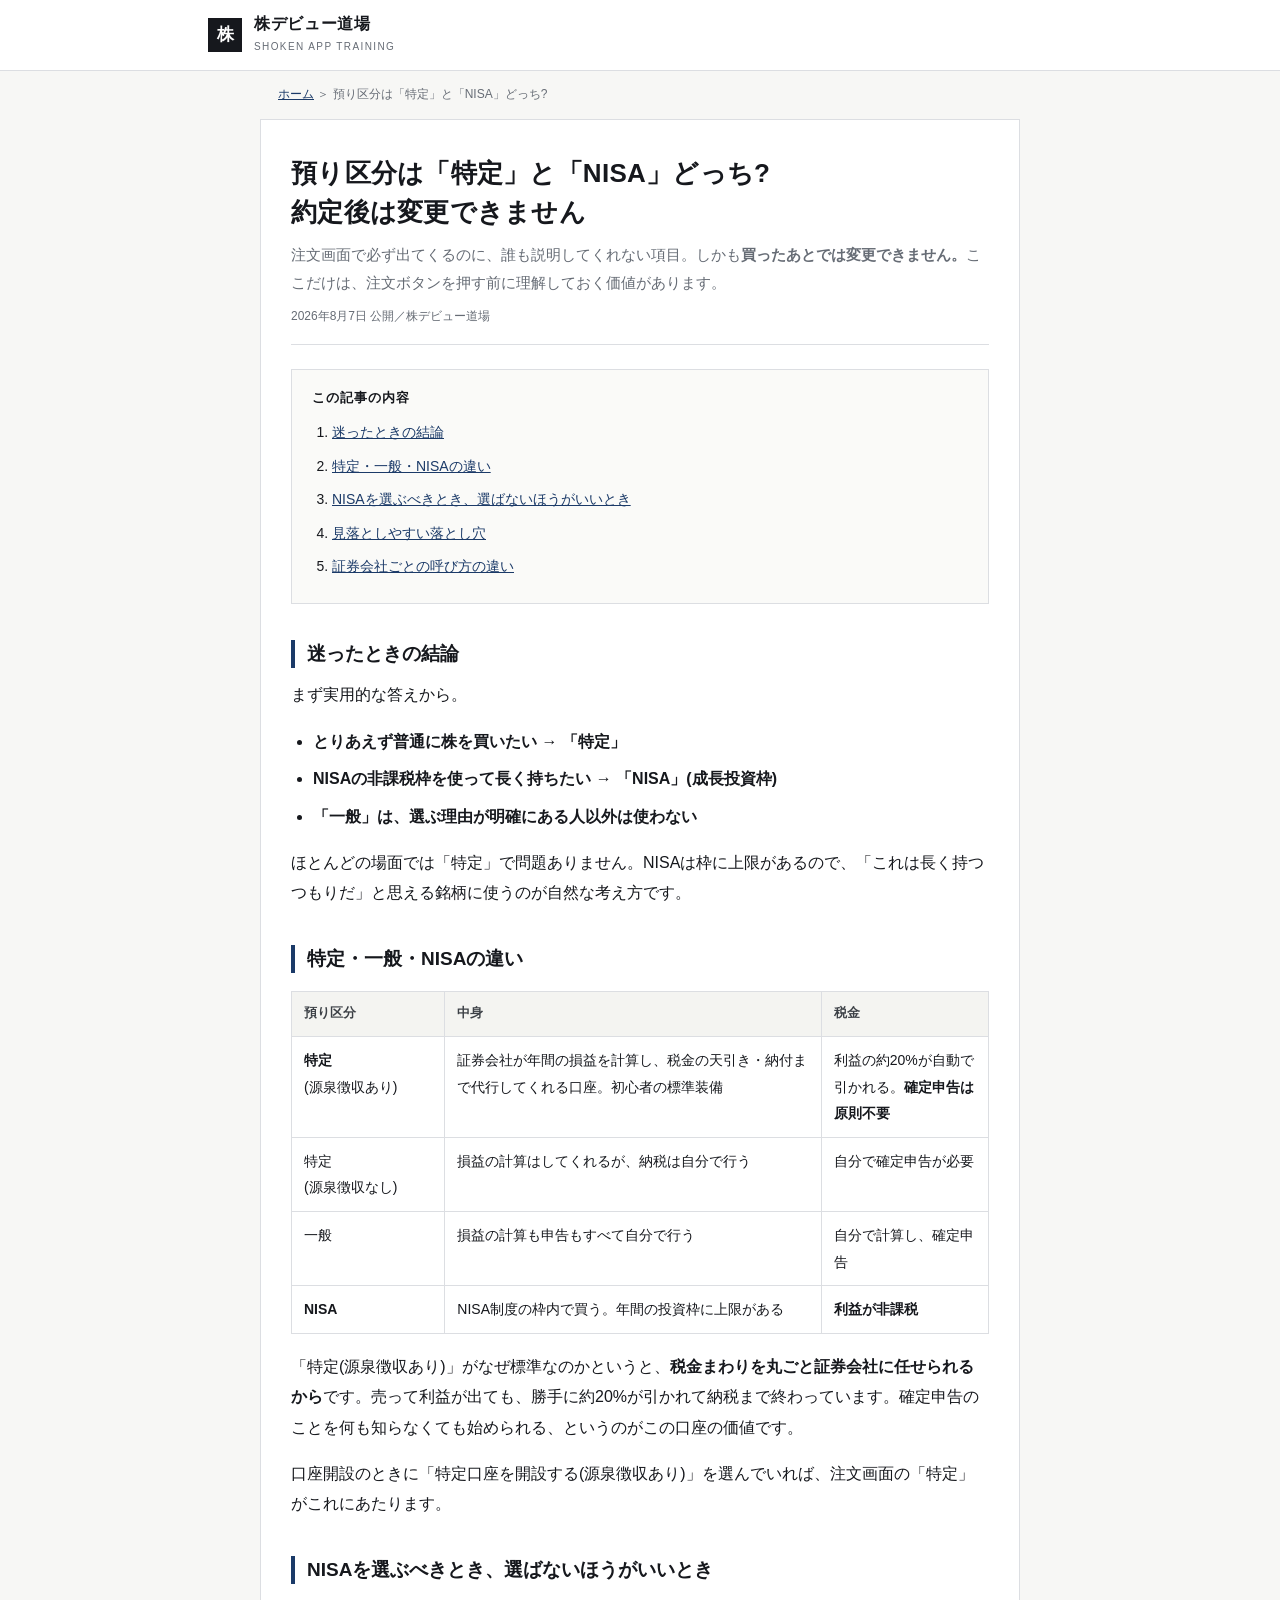
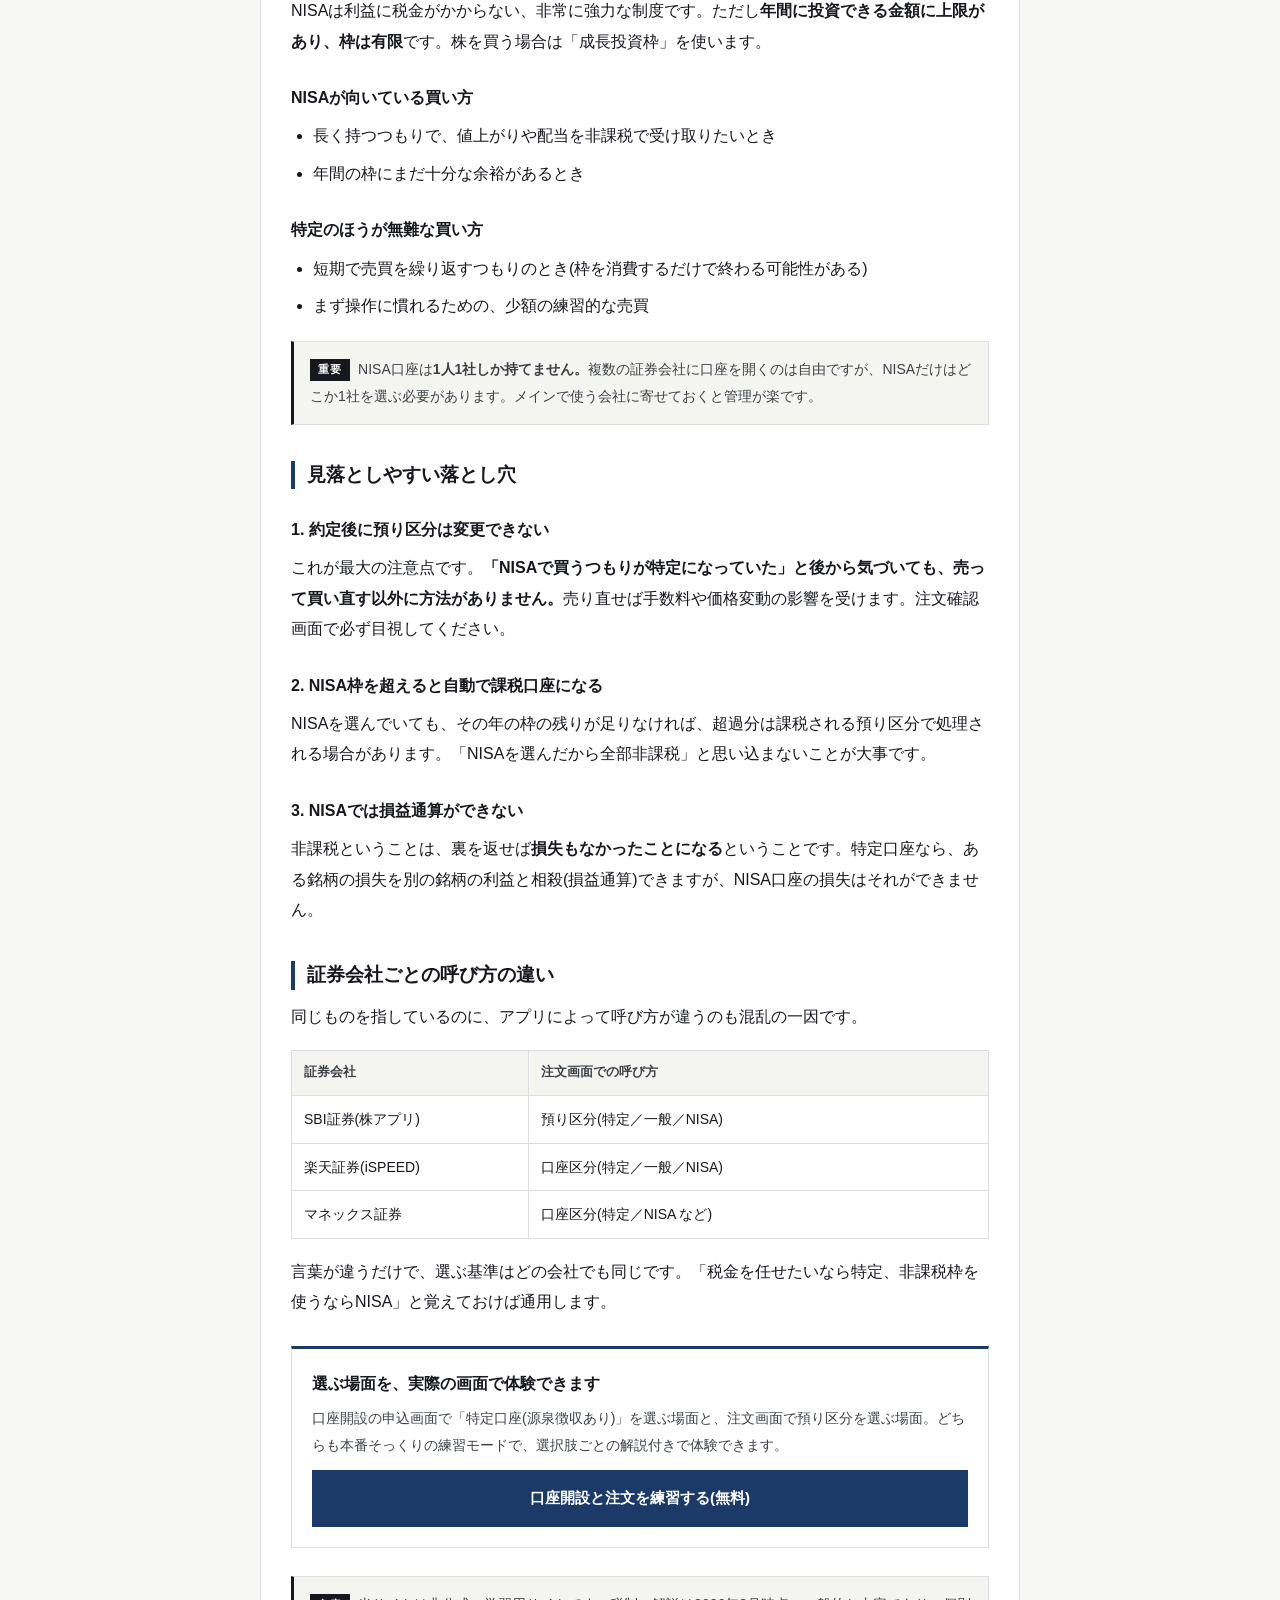
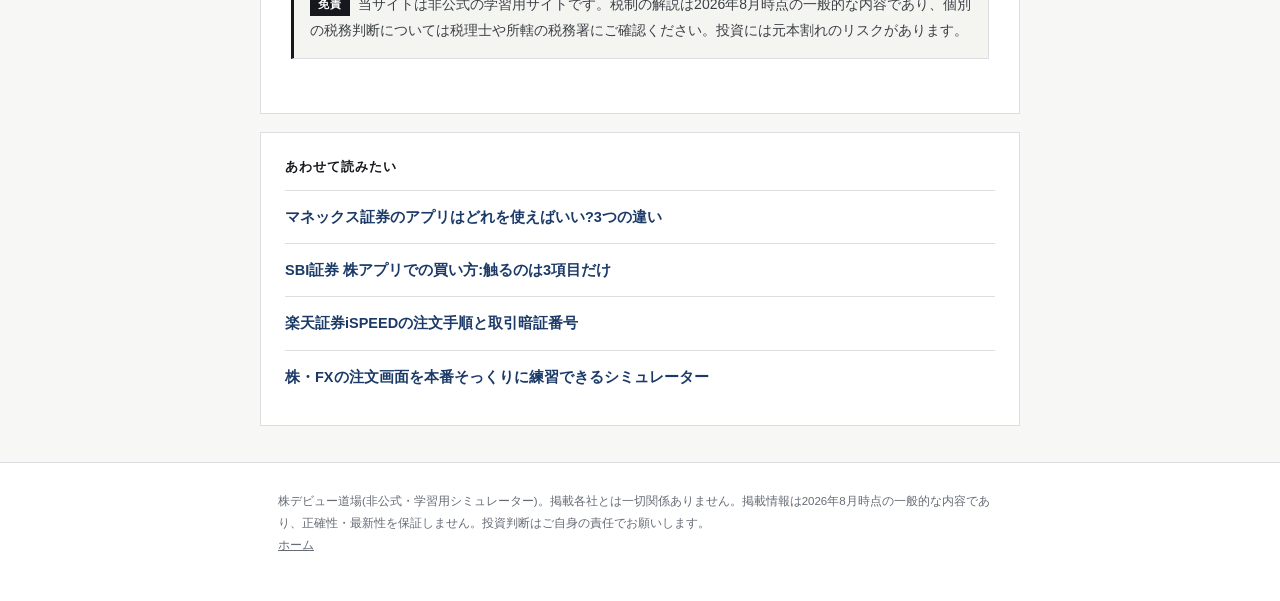
==== azukari-kubun/index.html @ 38702208 "Add 4 long-tail SEO articles with shared stylesheet, sitemap and internal links Co-Authored-By: Clau" ====
<!DOCTYPE html>
<html lang="ja">
<head>
<meta charset="UTF-8">
<meta name="viewport" content="width=device-width, initial-scale=1.0">
<title>預り区分は「特定」と「NISA」どっち?約定後は変更できません｜株デビュー道場</title>
<meta name="description" content="注文画面で必ず出てくる「預り区分(口座区分)」。特定・一般・NISAの違いと、どれを選ぶべきかを判断できるように整理しました。約定後の変更はできず、NISA枠を超えると自動で課税口座になるなど、押さえておくべき注意点も解説します。">
<link rel="canonical" href="https://kabudebut.com/azukari-kubun/">
<meta name="theme-color" content="#16181d">
<link rel="icon" type="image/svg+xml" href="/favicon.svg">
<meta property="og:type" content="article">
<meta property="og:site_name" content="株デビュー道場">
<meta property="og:title" content="預り区分は「特定」と「NISA」どっち?約定後は変更できません">
<meta property="og:description" content="特定・一般・NISAの違いと選び方。約定後は変更できないので、注文前に判断できるようにしておきましょう。">
<meta property="og:url" content="https://kabudebut.com/azukari-kubun/">
<meta property="og:image" content="https://kabudebut.com/ogp.png">
<meta property="og:locale" content="ja_JP">
<meta name="twitter:card" content="summary_large_image">
<link rel="stylesheet" href="/article.css">
<script type="application/ld+json">
{"@context":"https://schema.org","@type":"Article",
"headline":"預り区分は「特定」と「NISA」どっち?約定後は変更できません",
"description":"注文画面の預り区分(口座区分)の選び方を、特定・一般・NISAの違いから解説。",
"datePublished":"2026-08-07","dateModified":"2026-08-07",
"author":{"@type":"Organization","name":"キツネ商会"},
"publisher":{"@type":"Organization","name":"株デビュー道場"},
"mainEntityOfPage":"https://kabudebut.com/azukari-kubun/","inLanguage":"ja"}
</script>
</head>
<body>

<header class="site"><div class="wrap">
  <a href="/" class="logomark">株</a>
  <a href="/" class="logotype"><b>株デビュー道場</b><span>SHOKEN APP TRAINING</span></a>
</div></header>

<nav class="crumbs"><a href="/">ホーム</a> ＞ 預り区分は「特定」と「NISA」どっち?</nav>

<article>
  <h1>預り区分は「特定」と「NISA」どっち?<br>約定後は変更できません</h1>
  <p class="lead">注文画面で必ず出てくるのに、誰も説明してくれない項目。しかも<strong>買ったあとでは変更できません。</strong>ここだけは、注文ボタンを押す前に理解しておく価値があります。</p>
  <p class="meta">2026年8月7日 公開／株デビュー道場</p>

  <div class="toc">
    <b>この記事の内容</b>
    <ol>
      <li><a href="#answer">迷ったときの結論</a></li>
      <li><a href="#three">特定・一般・NISAの違い</a></li>
      <li><a href="#nisa">NISAを選ぶべきとき、選ばないほうがいいとき</a></li>
      <li><a href="#caution">見落としやすい落とし穴</a></li>
      <li><a href="#name">証券会社ごとの呼び方の違い</a></li>
    </ol>
  </div>

  <h2 id="answer">迷ったときの結論</h2>
  <p>まず実用的な答えから。</p>
  <ul>
    <li><strong>とりあえず普通に株を買いたい → 「特定」</strong></li>
    <li><strong>NISAの非課税枠を使って長く持ちたい → 「NISA」(成長投資枠)</strong></li>
    <li><strong>「一般」は、選ぶ理由が明確にある人以外は使わない</strong></li>
  </ul>
  <p>ほとんどの場面では「特定」で問題ありません。NISAは枠に上限があるので、「これは長く持つつもりだ」と思える銘柄に使うのが自然な考え方です。</p>

  <h2 id="three">特定・一般・NISAの違い</h2>
  <div class="tblwrap">
    <table>
      <tr><th style="width:22%;">預り区分</th><th>中身</th><th style="width:24%;">税金</th></tr>
      <tr><td><strong>特定</strong><br>(源泉徴収あり)</td><td>証券会社が年間の損益を計算し、税金の天引き・納付まで代行してくれる口座。初心者の標準装備</td><td>利益の約20%が自動で引かれる。<strong>確定申告は原則不要</strong></td></tr>
      <tr><td>特定<br>(源泉徴収なし)</td><td>損益の計算はしてくれるが、納税は自分で行う</td><td>自分で確定申告が必要</td></tr>
      <tr><td>一般</td><td>損益の計算も申告もすべて自分で行う</td><td>自分で計算し、確定申告</td></tr>
      <tr><td><strong>NISA</strong></td><td>NISA制度の枠内で買う。年間の投資枠に上限がある</td><td><strong>利益が非課税</strong></td></tr>
    </table>
  </div>
  <p>「特定(源泉徴収あり)」がなぜ標準なのかというと、<strong>税金まわりを丸ごと証券会社に任せられるから</strong>です。売って利益が出ても、勝手に約20%が引かれて納税まで終わっています。確定申告のことを何も知らなくても始められる、というのがこの口座の価値です。</p>
  <p>口座開設のときに「特定口座を開設する(源泉徴収あり)」を選んでいれば、注文画面の「特定」がこれにあたります。</p>

  <h2 id="nisa">NISAを選ぶべきとき、選ばないほうがいいとき</h2>
  <p>NISAは利益に税金がかからない、非常に強力な制度です。ただし<strong>年間に投資できる金額に上限があり、枠は有限</strong>です。株を買う場合は「成長投資枠」を使います。</p>
  <h3>NISAが向いている買い方</h3>
  <ul>
    <li>長く持つつもりで、値上がりや配当を非課税で受け取りたいとき</li>
    <li>年間の枠にまだ十分な余裕があるとき</li>
  </ul>
  <h3>特定のほうが無難な買い方</h3>
  <ul>
    <li>短期で売買を繰り返すつもりのとき(枠を消費するだけで終わる可能性がある)</li>
    <li>まず操作に慣れるための、少額の練習的な売買</li>
  </ul>
  <div class="note"><span class="notetag">重要</span>NISA口座は<strong>1人1社しか持てません。</strong>複数の証券会社に口座を開くのは自由ですが、NISAだけはどこか1社を選ぶ必要があります。メインで使う会社に寄せておくと管理が楽です。</div>

  <h2 id="caution">見落としやすい落とし穴</h2>
  <h3>1. 約定後に預り区分は変更できない</h3>
  <p>これが最大の注意点です。<strong>「NISAで買うつもりが特定になっていた」と後から気づいても、売って買い直す以外に方法がありません。</strong>売り直せば手数料や価格変動の影響を受けます。注文確認画面で必ず目視してください。</p>
  <h3>2. NISA枠を超えると自動で課税口座になる</h3>
  <p>NISAを選んでいても、その年の枠の残りが足りなければ、超過分は課税される預り区分で処理される場合があります。「NISAを選んだから全部非課税」と思い込まないことが大事です。</p>
  <h3>3. NISAでは損益通算ができない</h3>
  <p>非課税ということは、裏を返せば<strong>損失もなかったことになる</strong>ということです。特定口座なら、ある銘柄の損失を別の銘柄の利益と相殺(損益通算)できますが、NISA口座の損失はそれができません。</p>

  <h2 id="name">証券会社ごとの呼び方の違い</h2>
  <p>同じものを指しているのに、アプリによって呼び方が違うのも混乱の一因です。</p>
  <div class="tblwrap">
    <table>
      <tr><th style="width:34%;">証券会社</th><th>注文画面での呼び方</th></tr>
      <tr><td>SBI証券(株アプリ)</td><td>預り区分(特定／一般／NISA)</td></tr>
      <tr><td>楽天証券(iSPEED)</td><td>口座区分(特定／一般／NISA)</td></tr>
      <tr><td>マネックス証券</td><td>口座区分(特定／NISA など)</td></tr>
    </table>
  </div>
  <p>言葉が違うだけで、選ぶ基準はどの会社でも同じです。「税金を任せたいなら特定、非課税枠を使うならNISA」と覚えておけば通用します。</p>

  <div class="cta">
    <b>選ぶ場面を、実際の画面で体験できます</b>
    <p>口座開設の申込画面で「特定口座(源泉徴収あり)」を選ぶ場面と、注文画面で預り区分を選ぶ場面。どちらも本番そっくりの練習モードで、選択肢ごとの解説付きで体験できます。</p>
    <a class="btn" href="/#kaisetsu">口座開設と注文を練習する(無料)</a>
  </div>

  <div class="note"><span class="notetag">免責</span>当サイトは非公式の学習用サイトです。税制の解説は2026年8月時点の一般的な内容であり、個別の税務判断については税理士や所轄の税務署にご確認ください。投資には元本割れのリスクがあります。</div>
</article>

<div class="related">
  <b>あわせて読みたい</b>
  <ul>
    <li><a href="/monex-app/">マネックス証券のアプリはどれを使えばいい?3つの違い</a></li>
    <li><a href="/sbi-kabu-app/">SBI証券 株アプリでの買い方:触るのは3項目だけ</a></li>
    <li><a href="/ispeed-order/">楽天証券iSPEEDの注文手順と取引暗証番号</a></li>
    <li><a href="/">株・FXの注文画面を本番そっくりに練習できるシミュレーター</a></li>
  </ul>
</div>

<footer><div class="wrap">
  株デビュー道場(非公式・学習用シミュレーター)。掲載各社とは一切関係ありません。掲載情報は2026年8月時点の一般的な内容であり、正確性・最新性を保証しません。投資判断はご自身の責任でお願いします。<br>
  <a href="/">ホーム</a>
</div></footer>

</body>
</html>
---- article.css ----
:root{
  --ink:#16181d; --sub:#666c75; --bg:#f7f7f5; --card:#fff;
  --line:#dcdee2; --navy:#1b3a68; --red:#c0392b;
}
*{box-sizing:border-box; margin:0; padding:0;}
body{font-family:"Hiragino Kaku Gothic ProN","Noto Sans JP","Yu Gothic UI",Meiryo,sans-serif;
  background:var(--bg); color:var(--ink); line-height:1.9; font-size:16px;}
.wrap{max-width:760px; margin:0 auto; padding:0 18px;}

header.site{background:#fff; border-bottom:1px solid var(--line);}
header.site .wrap{display:flex; align-items:center; gap:12px; padding:14px 18px; max-width:900px;}
.logomark{width:34px; height:34px; background:var(--ink); color:#fff; display:flex; align-items:center;
  justify-content:center; font-weight:800; font-size:17px; flex-shrink:0; text-decoration:none;}
.logotype{line-height:1.3;}
.logotype b{font-size:16px; letter-spacing:.04em; display:block; color:var(--ink);}
.logotype span{font-size:10px; color:var(--sub); letter-spacing:.14em;}
header.site a{text-decoration:none;}

.crumbs{max-width:760px; margin:0 auto; padding:12px 18px 0; font-size:12px; color:var(--sub);}
.crumbs a{color:var(--navy);}

article{background:#fff; border:1px solid var(--line); padding:34px 30px; margin:14px auto 0; max-width:760px;}
article h1{font-size:26px; line-height:1.5; letter-spacing:.01em; margin-bottom:10px;}
article .lead{color:var(--sub); font-size:14.5px; margin-bottom:8px;}
article .meta{font-size:12px; color:var(--sub); border-bottom:1px solid var(--line); padding-bottom:16px; margin-bottom:24px;}
article h2{font-size:19px; margin:36px 0 12px; padding-left:12px; border-left:4px solid var(--navy); line-height:1.5;}
article h3{font-size:16px; margin:26px 0 8px;}
article p{margin-bottom:16px;}
article ul, article ol{margin:0 0 16px 22px;}
article li{margin-bottom:7px;}
article strong{font-weight:800;}

.toc{background:#fafaf8; border:1px solid var(--line); padding:16px 20px; margin-bottom:28px;}
.toc b{display:block; font-size:13px; letter-spacing:.08em; margin-bottom:8px;}
.toc ol{margin:0 0 0 20px; font-size:14px;}
.toc a{color:var(--navy);}

.note{background:#f4f4f1; border:1px solid var(--line); border-left:3px solid var(--ink);
  padding:14px 16px; font-size:14px; margin:20px 0; color:#3c4046;}
.notetag{display:inline-block; font-size:10.5px; font-weight:800; letter-spacing:.1em; color:#fff;
  background:var(--ink); padding:1px 8px; margin-right:8px; vertical-align:1px;}

.tblwrap{overflow-x:auto; margin:18px 0;}
table{border-collapse:collapse; width:100%; font-size:14px; background:#fff;}
th, td{border:1px solid var(--line); padding:10px 12px; text-align:left; vertical-align:top;}
th{background:#f4f4f1; font-size:12.5px; font-weight:700; color:#3c4046;}

.steps{list-style:none; counter-reset:st; margin:0 0 20px;}
.steps li{counter-increment:st; position:relative; padding:0 0 16px 44px; border-bottom:1px solid var(--line); margin-bottom:16px;}
.steps li:last-child{border-bottom:none;}
.steps li::before{content:counter(st,decimal-leading-zero); position:absolute; left:0; top:0;
  font-size:19px; font-weight:800; color:var(--navy); font-family:Arial,sans-serif;}
.steps b{display:block; margin-bottom:3px;}

.cta{border:1px solid var(--line); border-top:3px solid var(--navy); padding:20px; background:#fff; margin:28px 0;}
.cta b{display:block; font-size:16px; margin-bottom:6px;}
.cta p{font-size:14px; color:#3c4046; margin-bottom:12px;}
.cta a.btn{display:block; text-align:center; background:var(--navy); color:#fff; padding:14px;
  font-size:15px; font-weight:800; text-decoration:none;}

.related{background:#fff; border:1px solid var(--line); padding:22px 24px; margin:18px auto 0; max-width:760px;}
.related b{display:block; font-size:13px; letter-spacing:.08em; margin-bottom:10px;}
.related ul{list-style:none; margin:0;}
.related li{border-top:1px solid var(--line); padding:11px 0;}
.related a{color:var(--navy); font-weight:700; text-decoration:none; font-size:14.5px;}
.related a:hover{text-decoration:underline;}

footer{padding:28px 18px 44px; color:var(--sub); font-size:11.5px; line-height:1.9;
  border-top:1px solid var(--line); margin-top:36px; background:#fff;}
footer .wrap{max-width:760px;}
footer a{color:var(--sub);}

@media (max-width:600px){
  article{padding:24px 18px; border-left:none; border-right:none;}
  article h1{font-size:21px;}
  body{font-size:15.5px;}
}
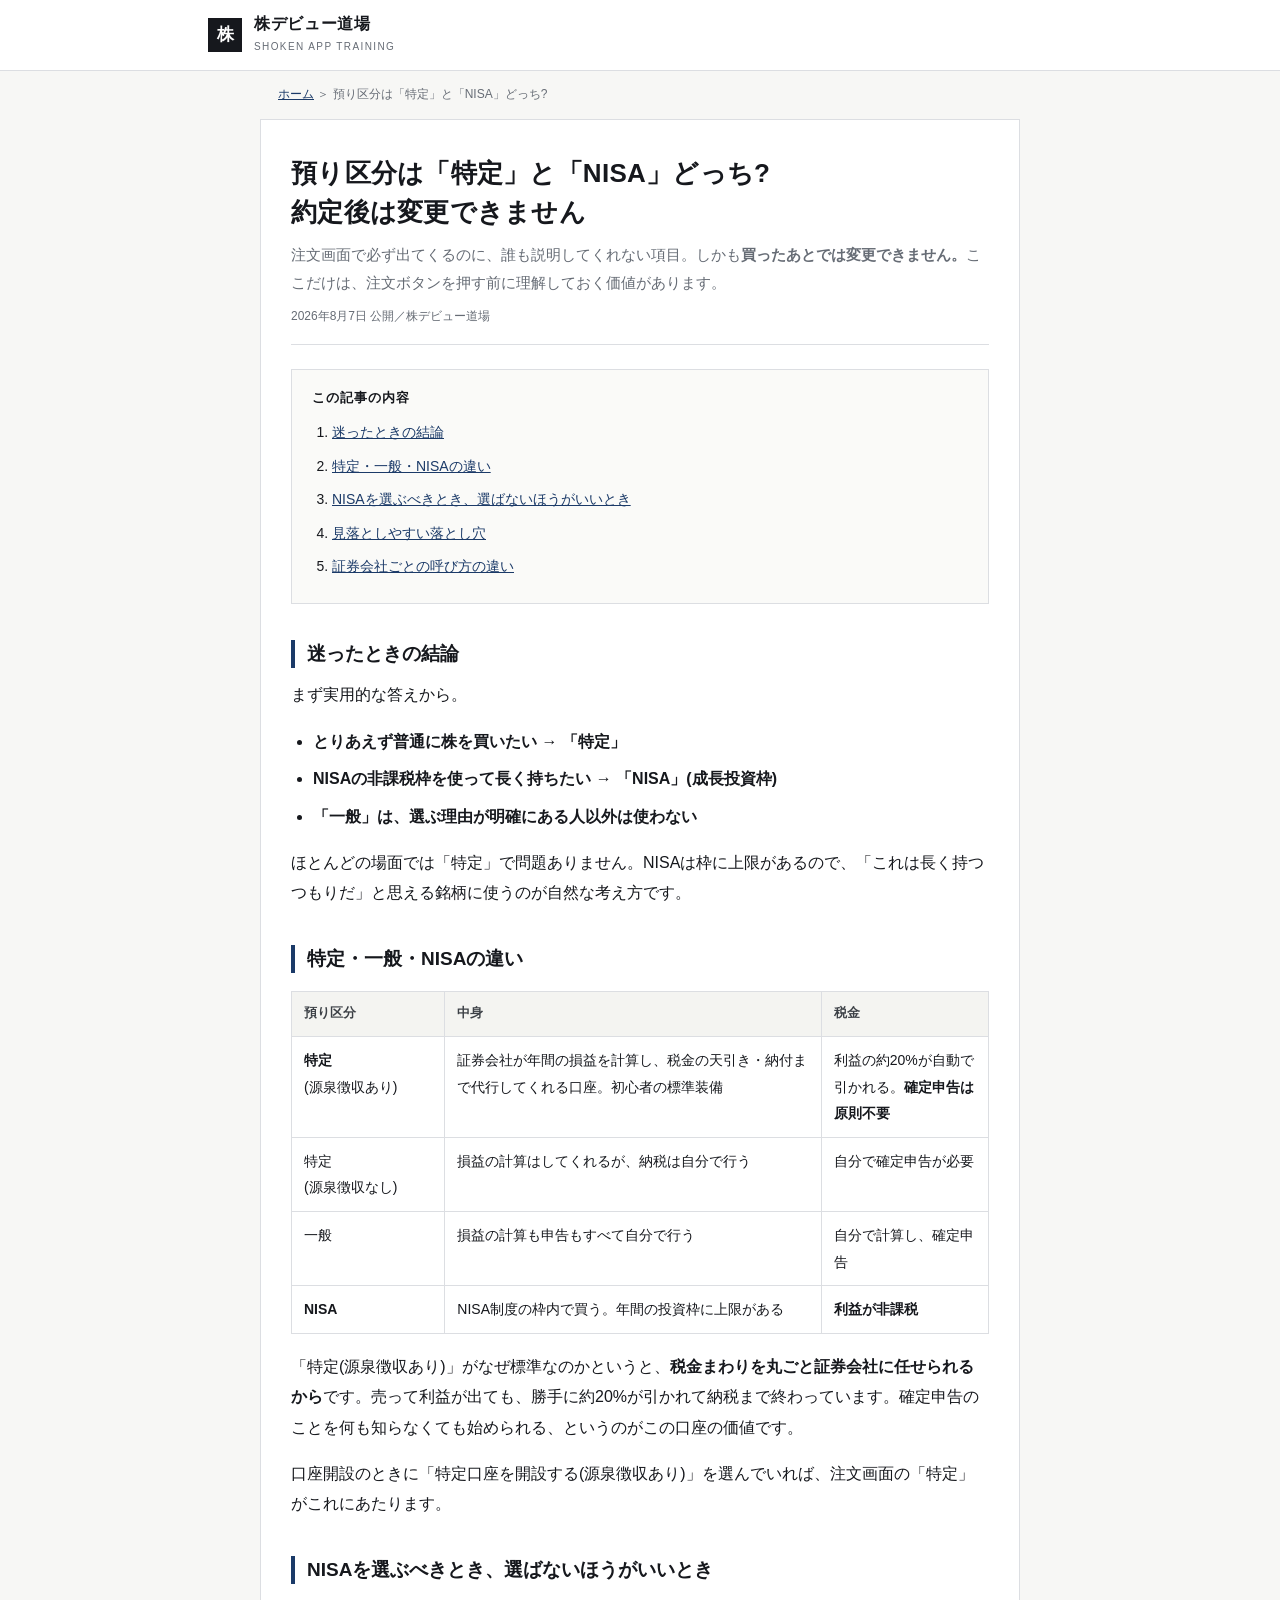
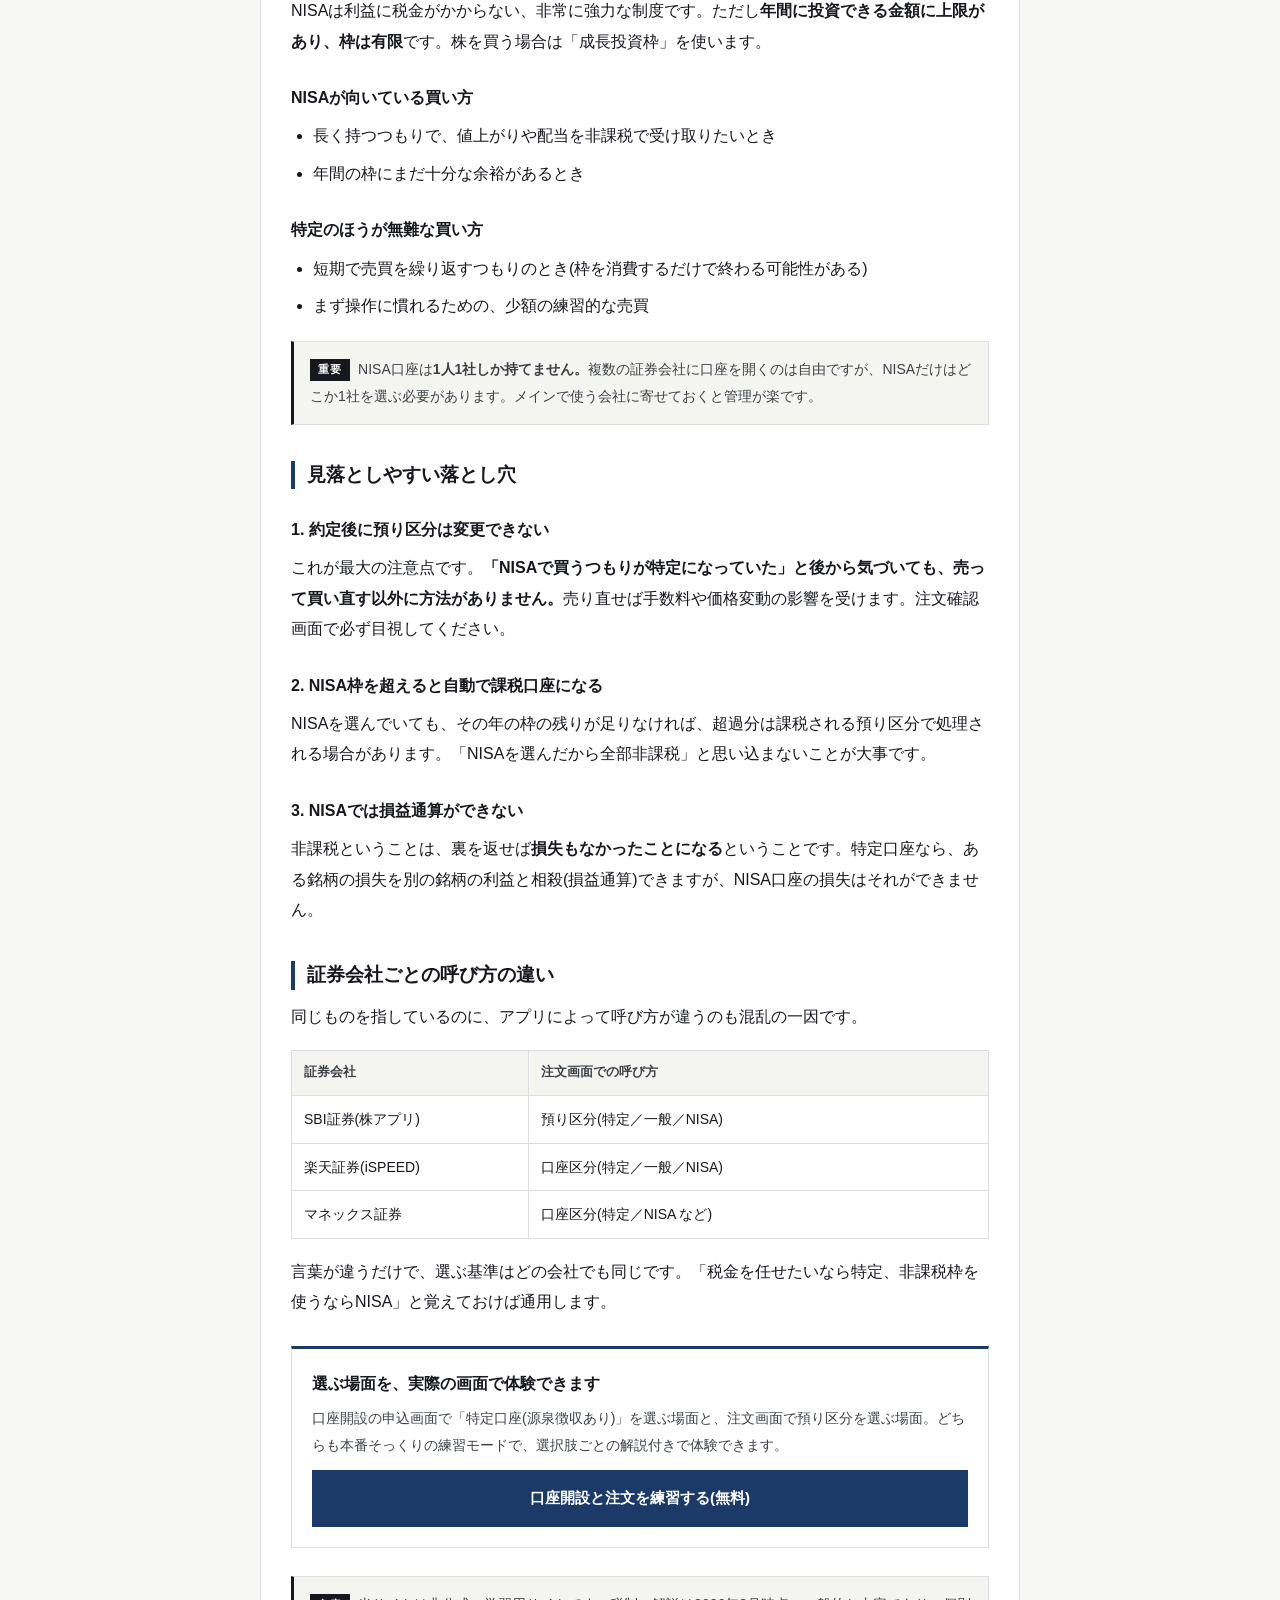
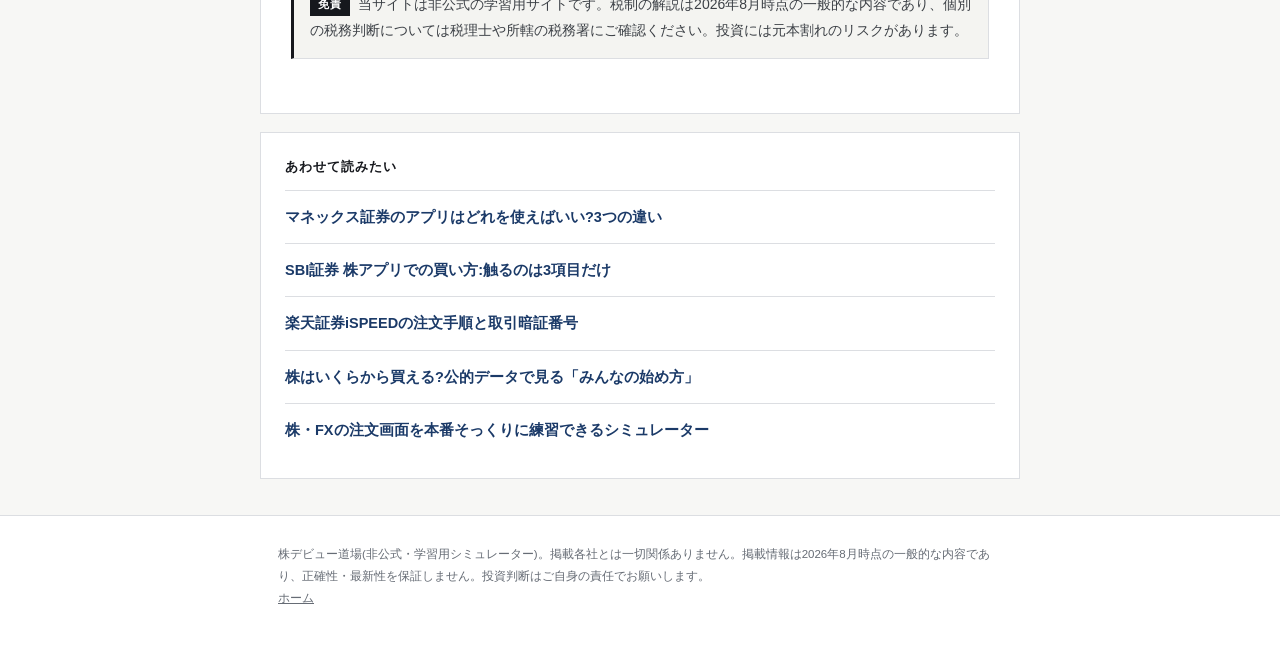
==== commit 9a3e9544: "新記事「株はいくらから買える?」(/ikura-kara/) - JPX/金融庁/日証協の一次データのみで構成(計算値は明記) - 東証中央値157,650円→1株換算約1,577円/デビュー組の4割" ====
--- a/azukari-kubun/index.html
+++ b/azukari-kubun/index.html
@@ -123,6 +123,7 @@
     <li><a href="/monex-app/">マネックス証券のアプリはどれを使えばいい?3つの違い</a></li>
     <li><a href="/sbi-kabu-app/">SBI証券 株アプリでの買い方:触るのは3項目だけ</a></li>
     <li><a href="/ispeed-order/">楽天証券iSPEEDの注文手順と取引暗証番号</a></li>
+    <li><a href="/ikura-kara/">株はいくらから買える?公的データで見る「みんなの始め方」</a></li>
     <li><a href="/">株・FXの注文画面を本番そっくりに練習できるシミュレーター</a></li>
   </ul>
 </div>
--- a/article.css
+++ b/article.css
@@ -57,6 +57,10 @@
 .cta p{font-size:14px; color:#3c4046; margin-bottom:12px;}
 .cta a.btn{display:block; text-align:center; background:var(--navy); color:#fff; padding:14px;
   font-size:15px; font-weight:800; text-decoration:none;}
+.cta a.btn.sub{background:#fff; color:var(--navy); border:1px solid var(--navy); margin-top:10px;}
+
+/* 出典行。本文より一段引いて、根拠の所在だけを示す */
+.src{font-size:12.5px; color:var(--sub); line-height:1.8; margin:-6px 0 18px;}
 
 .related{background:#fff; border:1px solid var(--line); padding:22px 24px; margin:18px auto 0; max-width:760px;}
 .related b{display:block; font-size:13px; letter-spacing:.08em; margin-bottom:10px;}
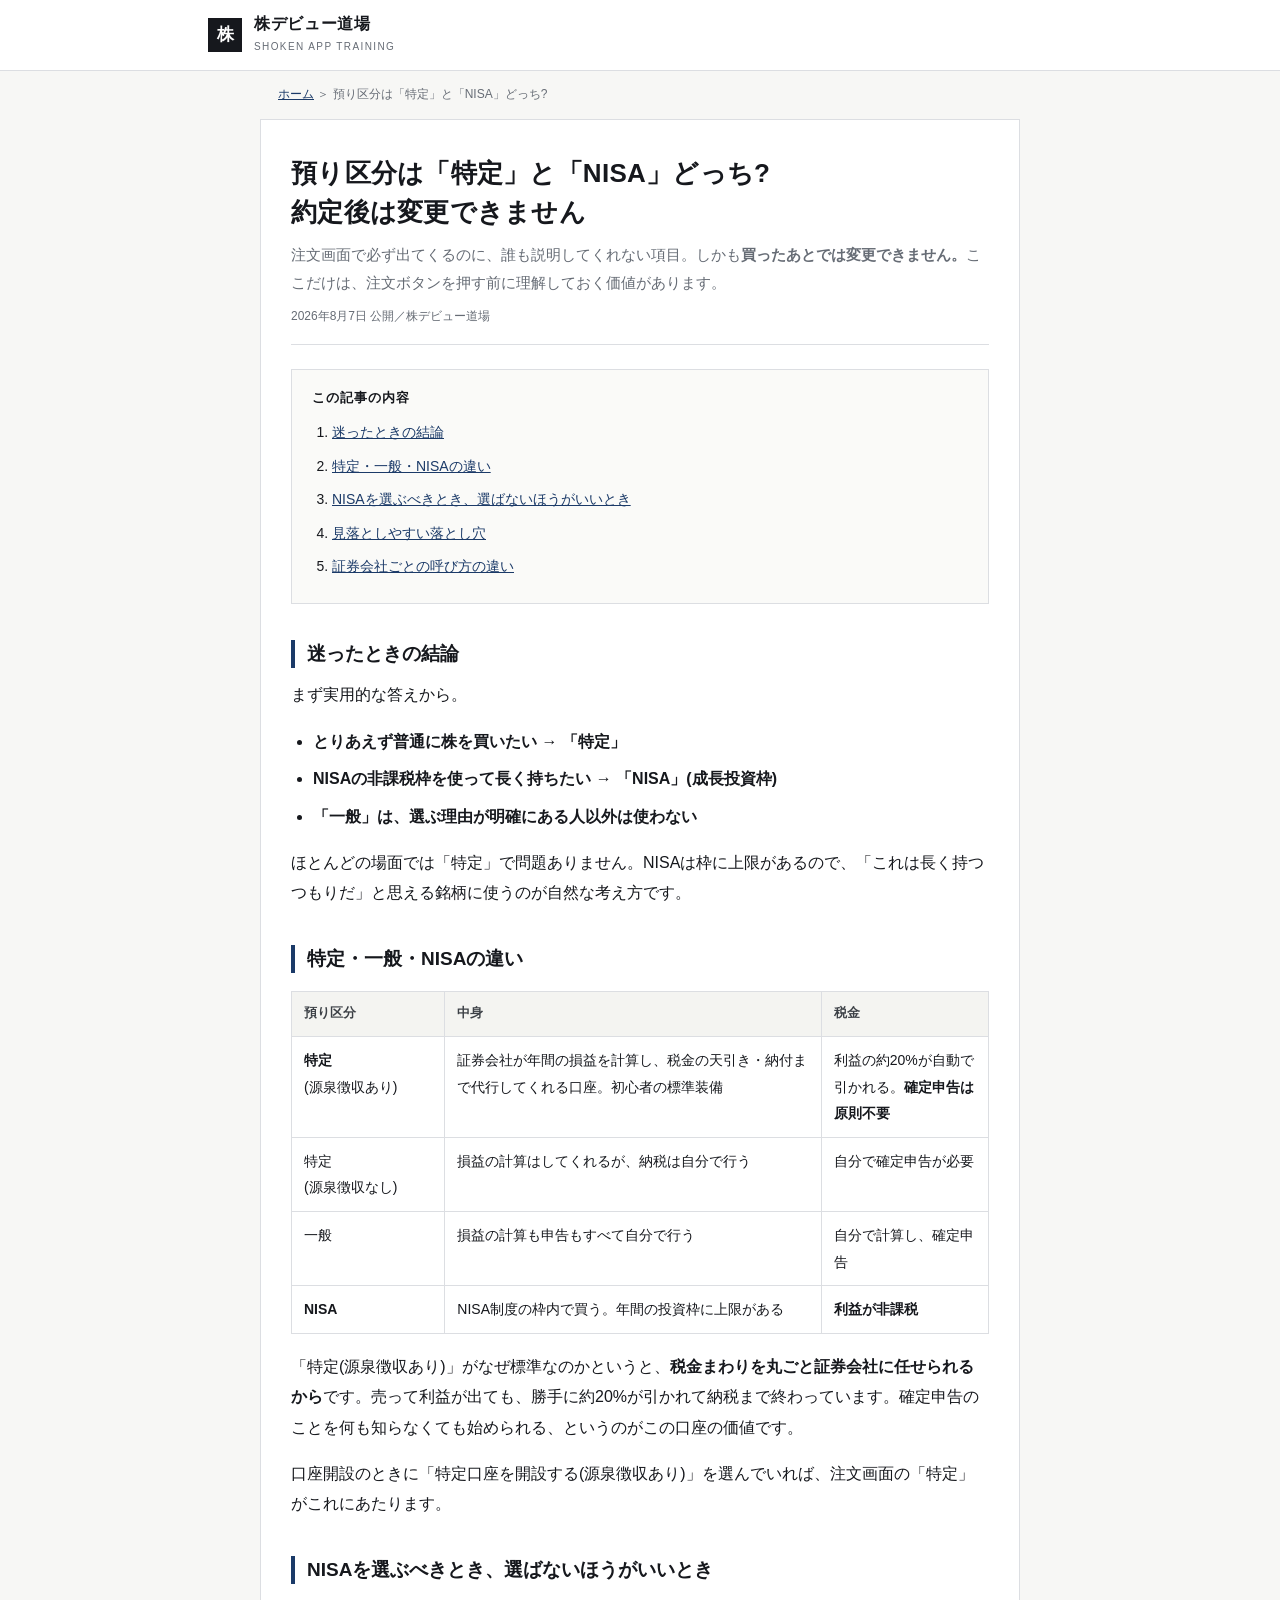
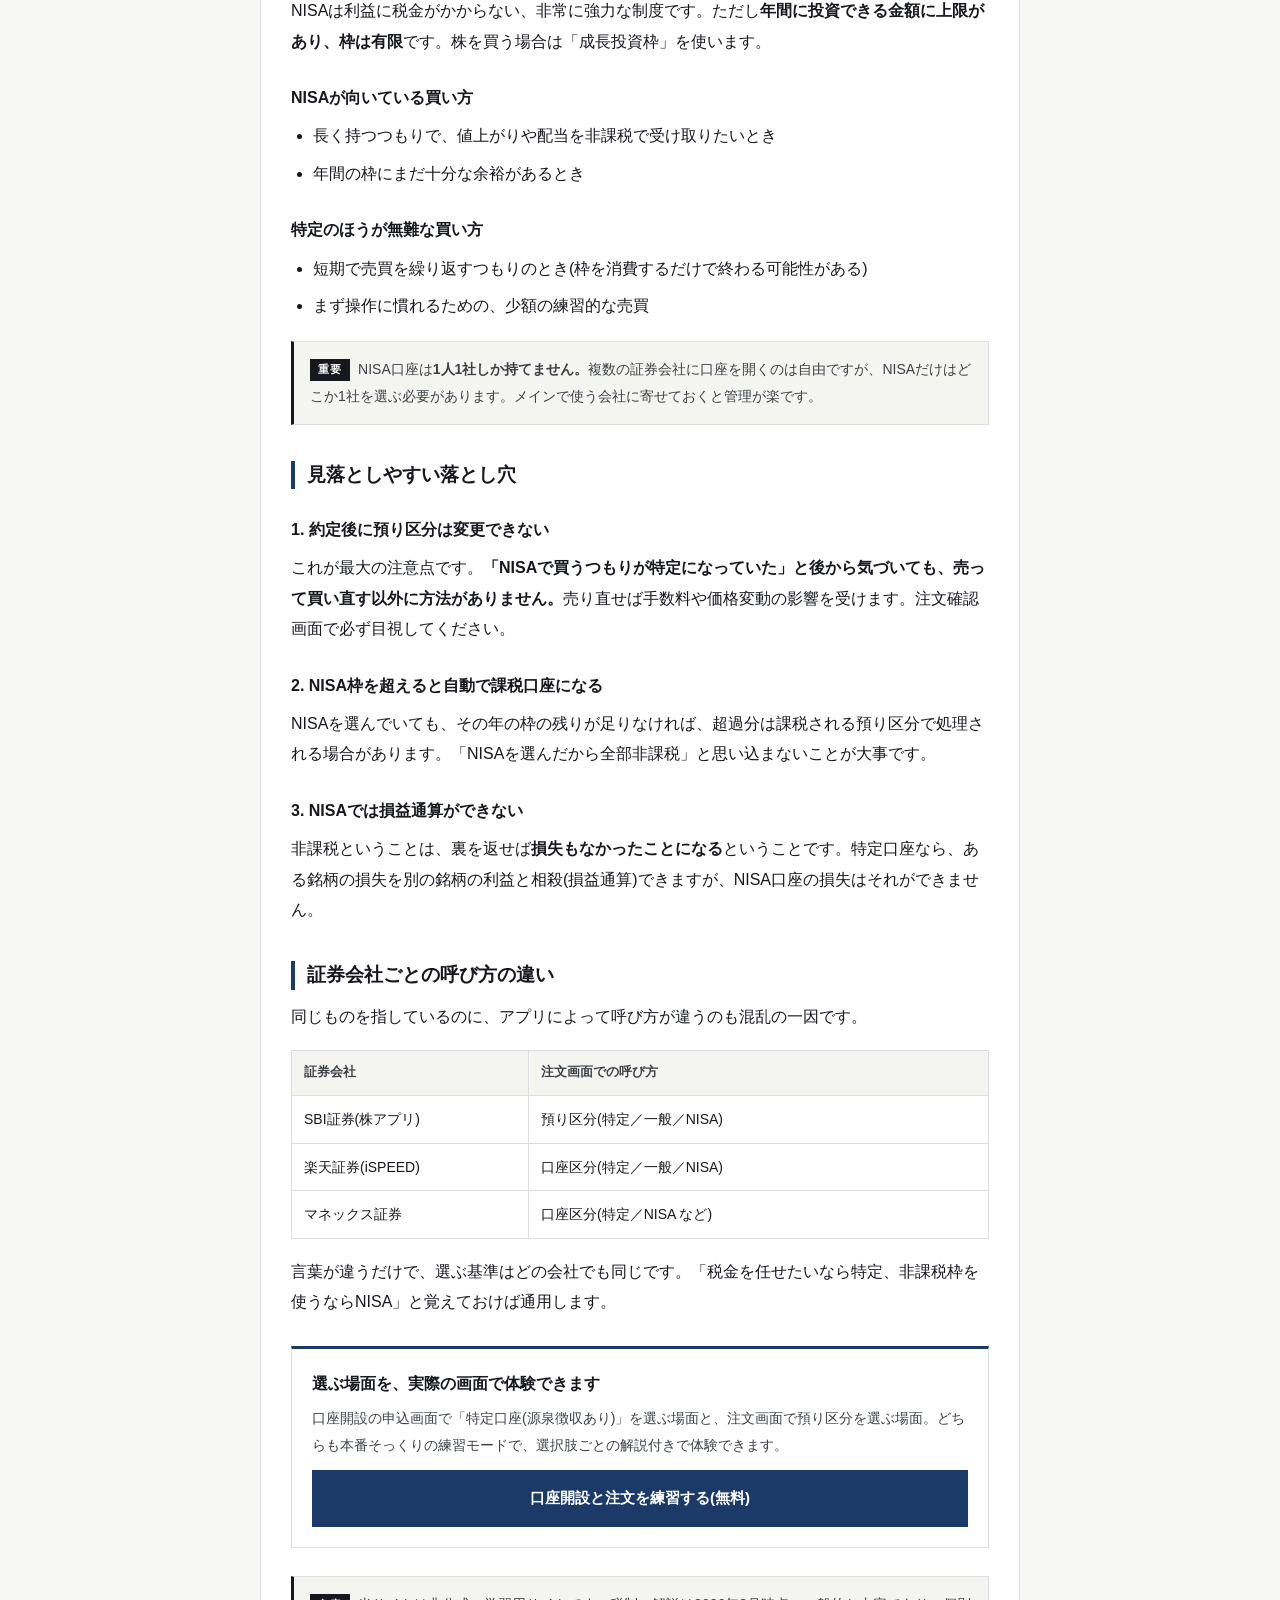
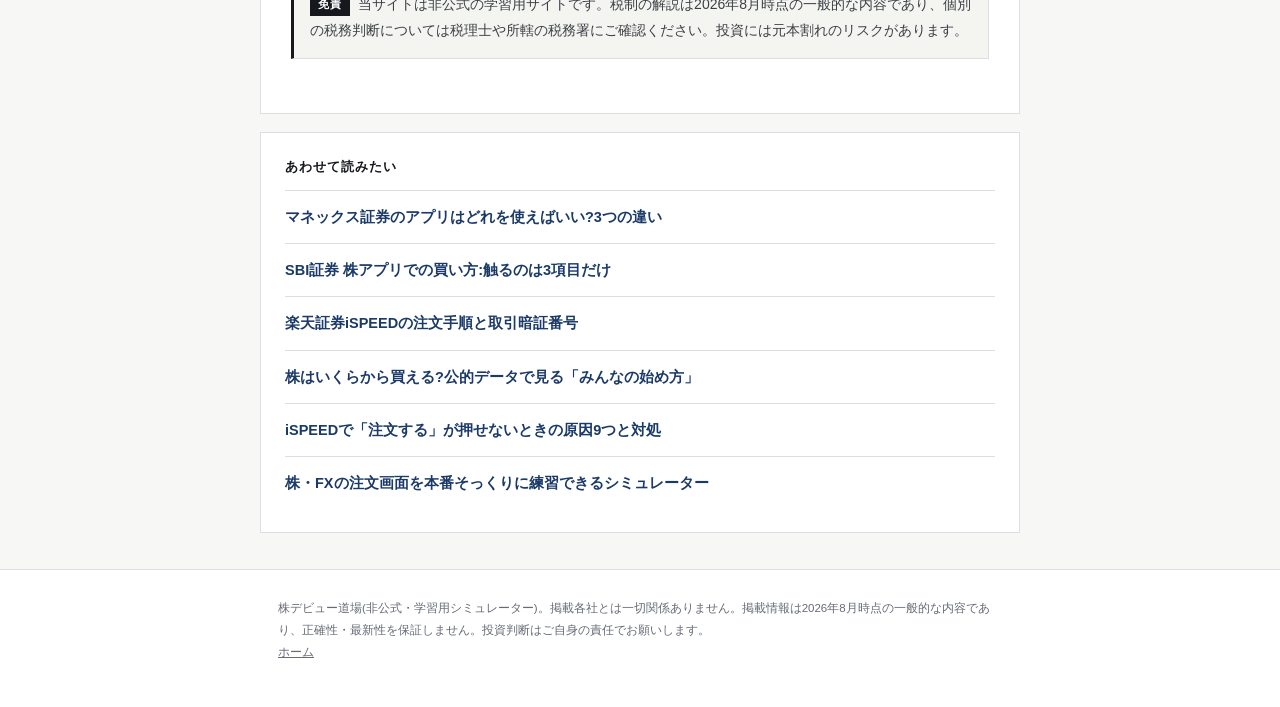
==== commit 08a58573: "新記事「iSPEEDで注文するが押せない」(/ispeed-osenai/) SEO調査で「ispeed 注文する 押せない」に答える競合ページが1本も 存在しないと判明したため最優先で作成。原因を9" ====
--- a/azukari-kubun/index.html
+++ b/azukari-kubun/index.html
@@ -124,6 +124,7 @@
     <li><a href="/sbi-kabu-app/">SBI証券 株アプリでの買い方:触るのは3項目だけ</a></li>
     <li><a href="/ispeed-order/">楽天証券iSPEEDの注文手順と取引暗証番号</a></li>
     <li><a href="/ikura-kara/">株はいくらから買える?公的データで見る「みんなの始め方」</a></li>
+    <li><a href="/ispeed-osenai/">iSPEEDで「注文する」が押せないときの原因9つと対処</a></li>
     <li><a href="/">株・FXの注文画面を本番そっくりに練習できるシミュレーター</a></li>
   </ul>
 </div>
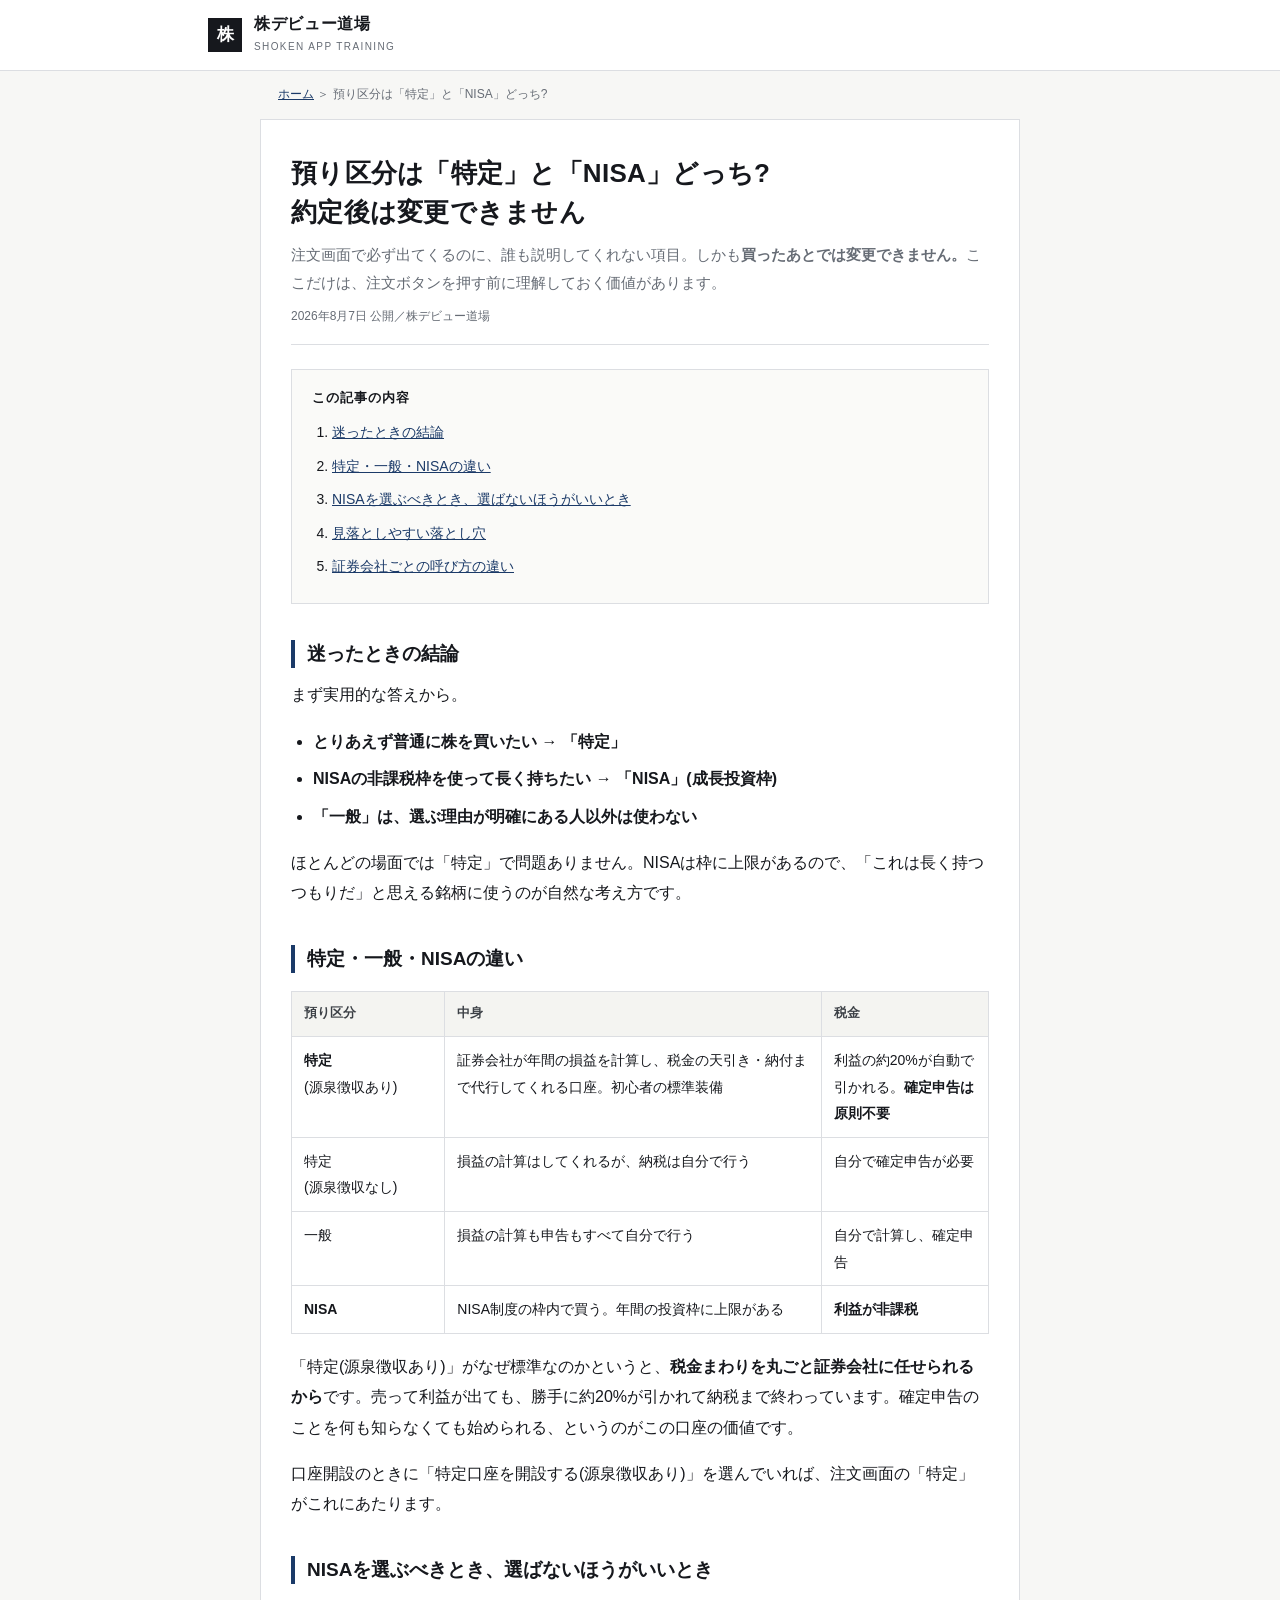
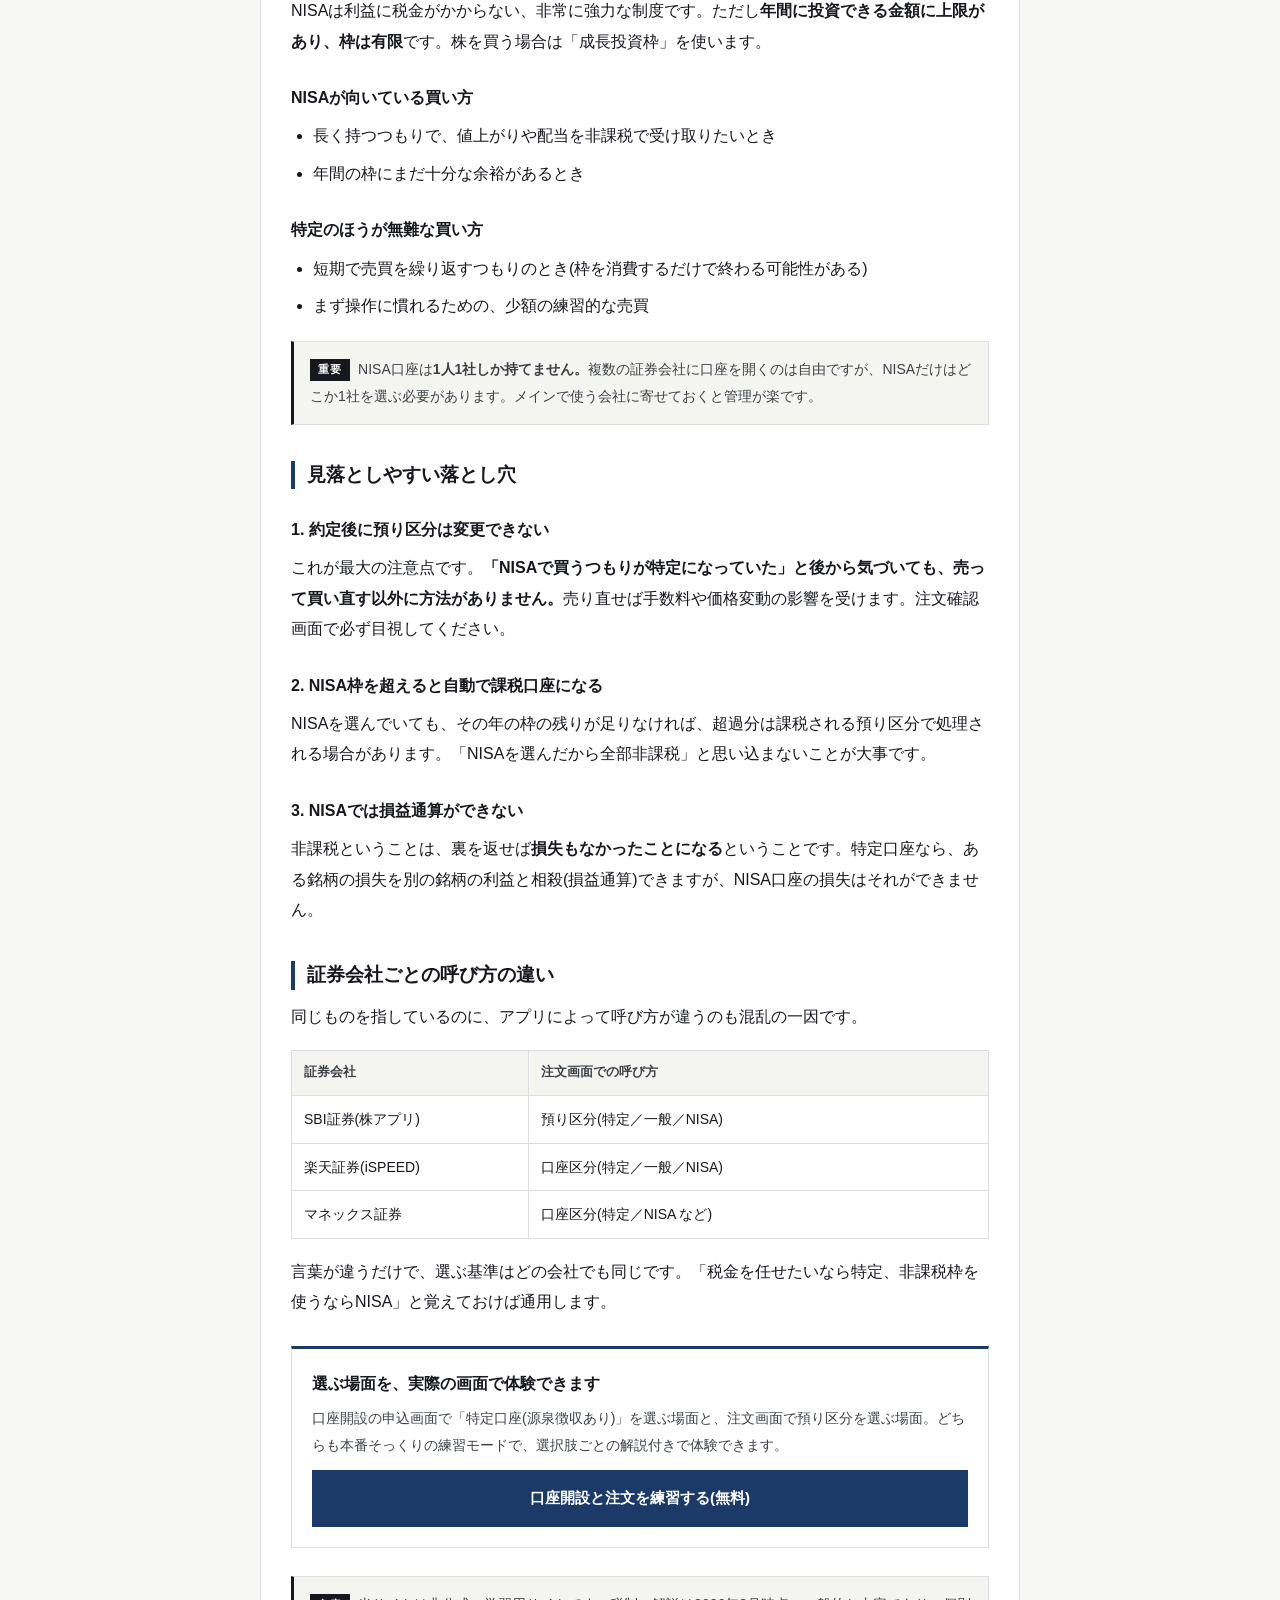
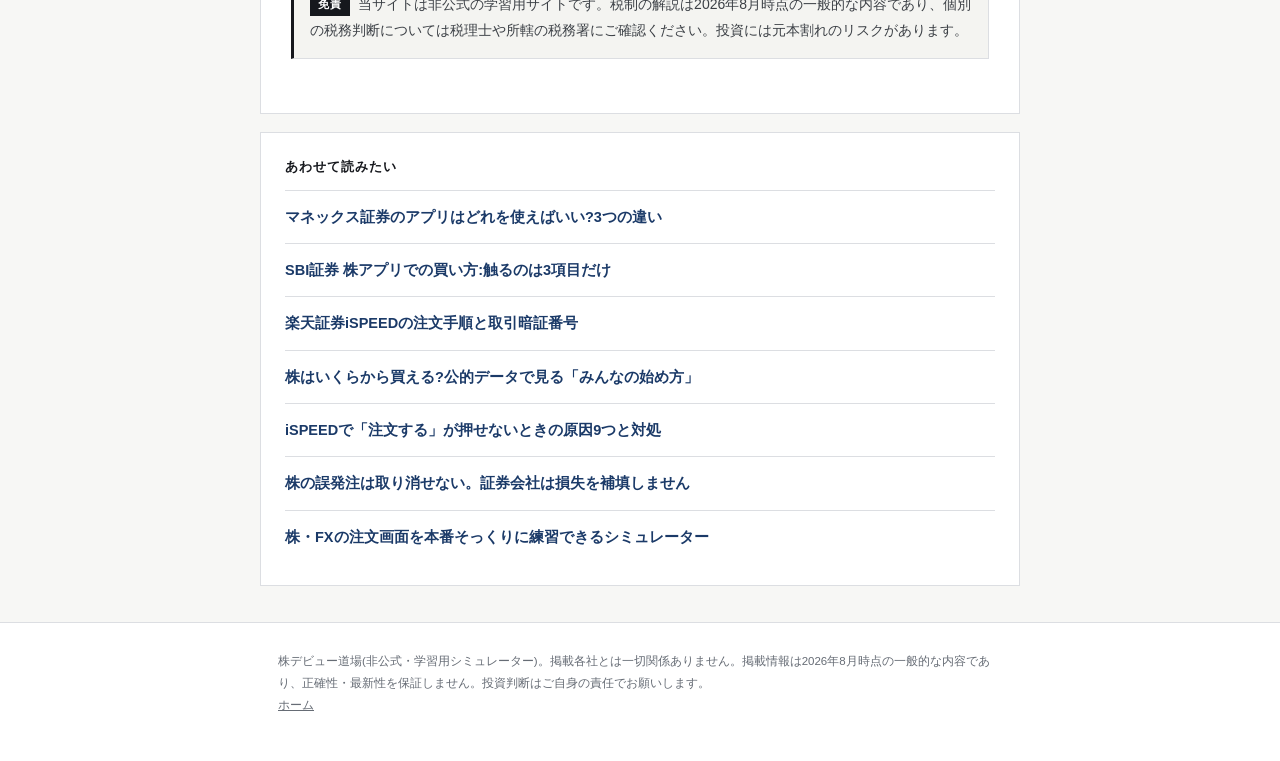
==== commit 7dcdf16b: "新記事「株の誤発注は取り消せない」(/gohachu/) 調査で「最も効く柱」と特定された題材。約定後は取消・補填なしという 楽天証券の公式方針と、5株→500株=4,235万円/最終損失200万円の" ====
--- a/azukari-kubun/index.html
+++ b/azukari-kubun/index.html
@@ -125,6 +125,7 @@
     <li><a href="/ispeed-order/">楽天証券iSPEEDの注文手順と取引暗証番号</a></li>
     <li><a href="/ikura-kara/">株はいくらから買える?公的データで見る「みんなの始め方」</a></li>
     <li><a href="/ispeed-osenai/">iSPEEDで「注文する」が押せないときの原因9つと対処</a></li>
+    <li><a href="/gohachu/">株の誤発注は取り消せない。証券会社は損失を補填しません</a></li>
     <li><a href="/">株・FXの注文画面を本番そっくりに練習できるシミュレーター</a></li>
   </ul>
 </div>
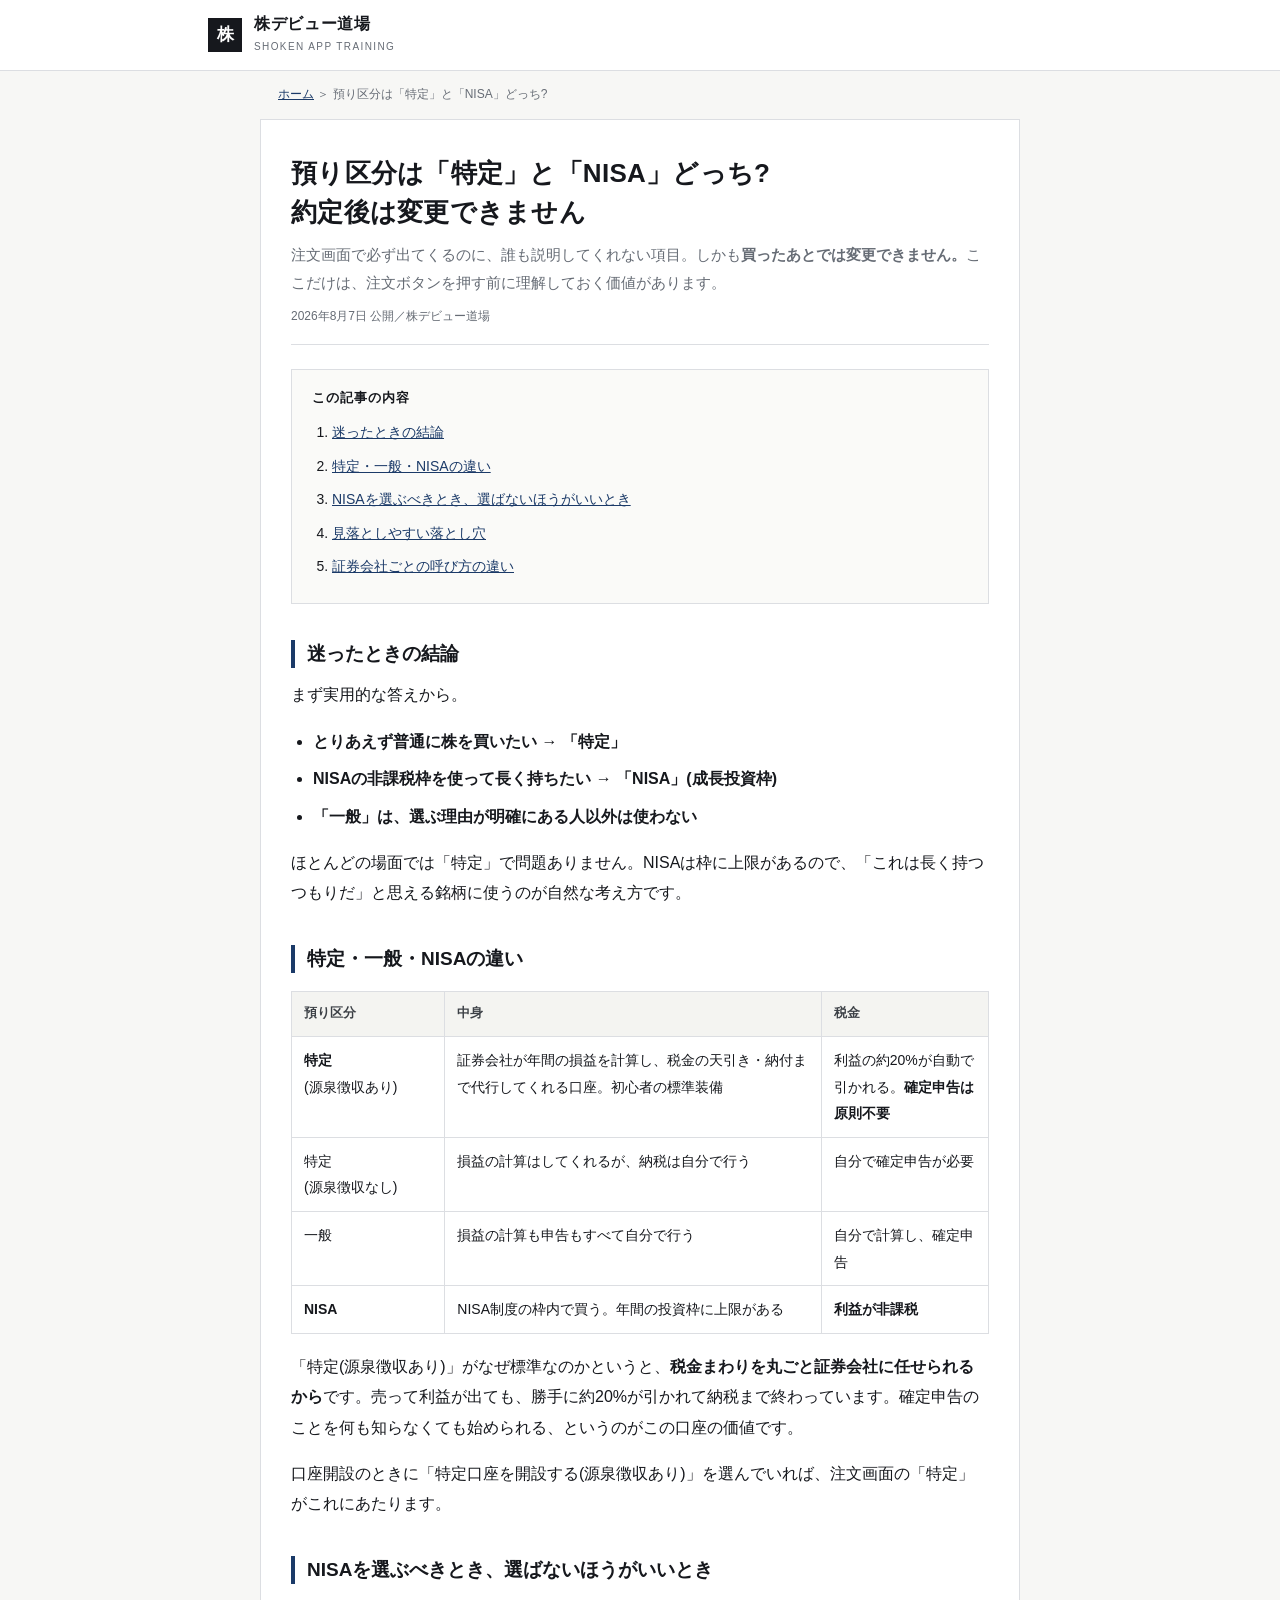
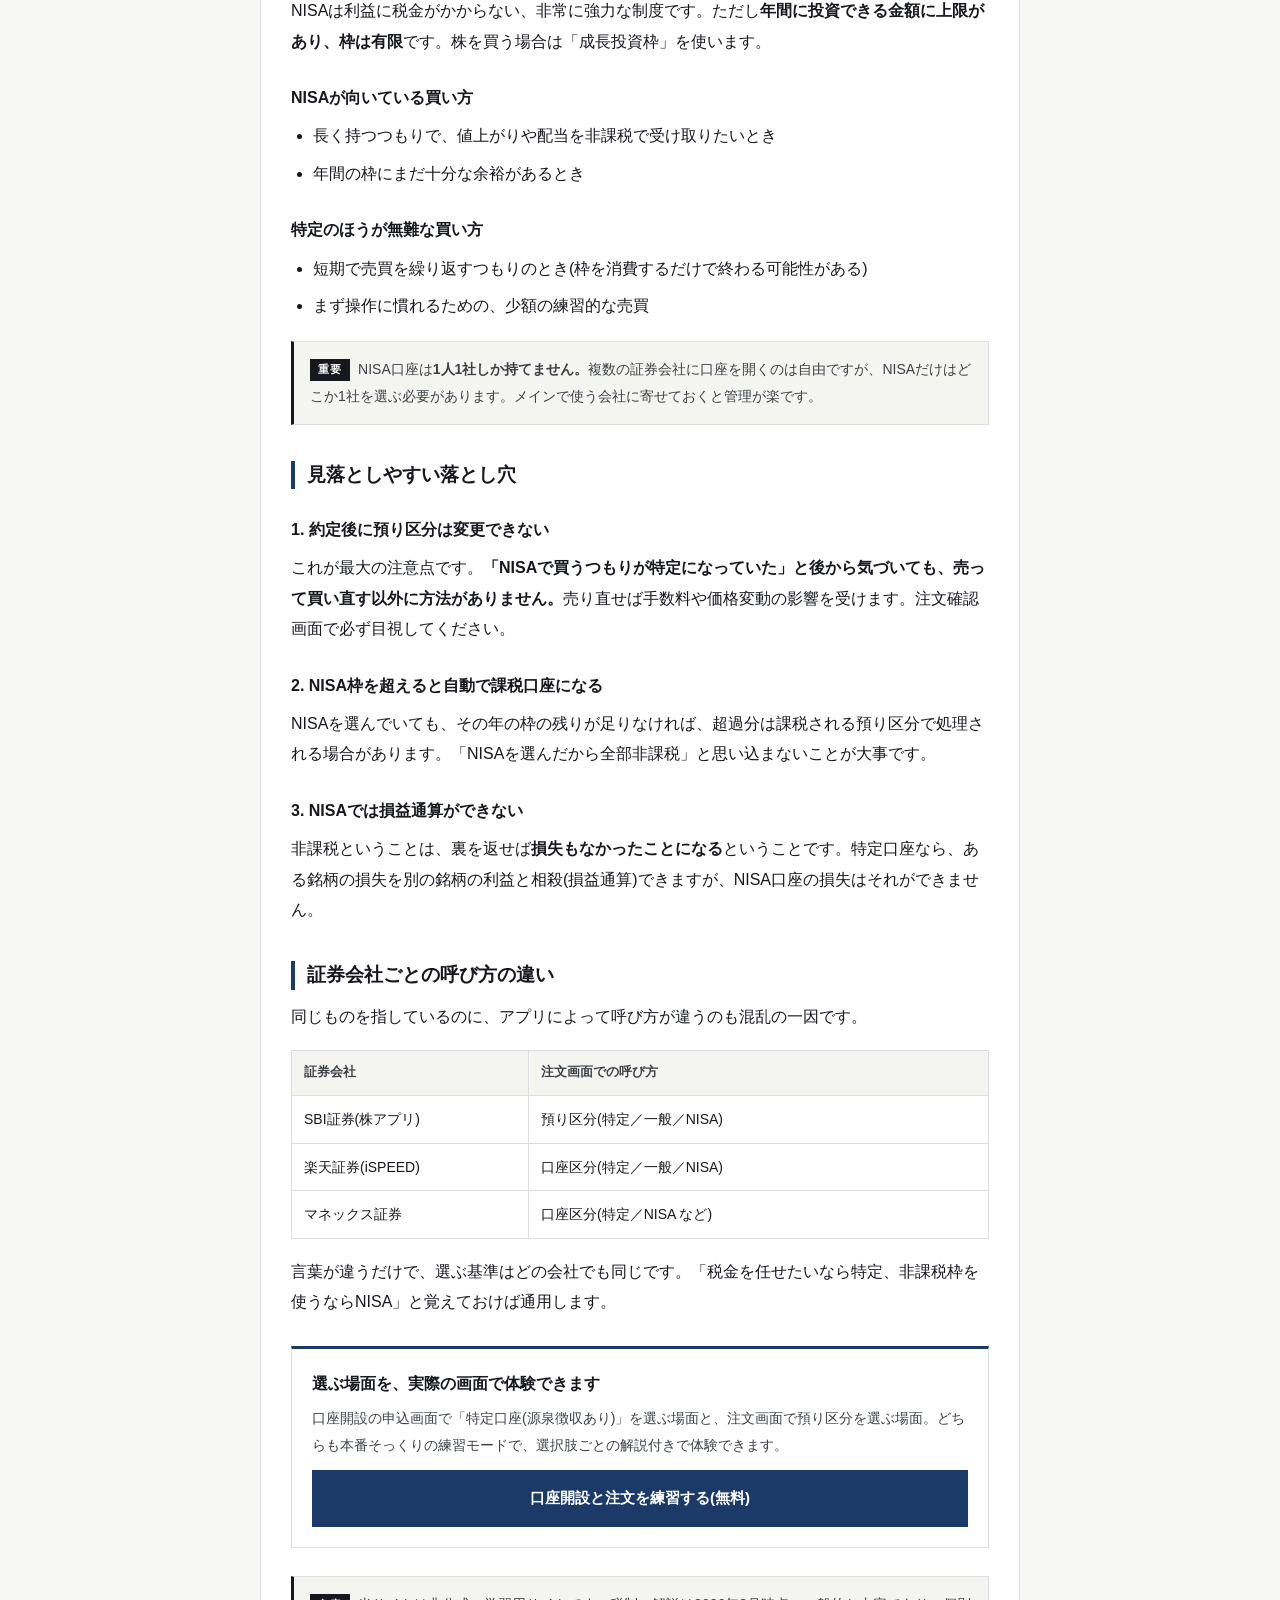
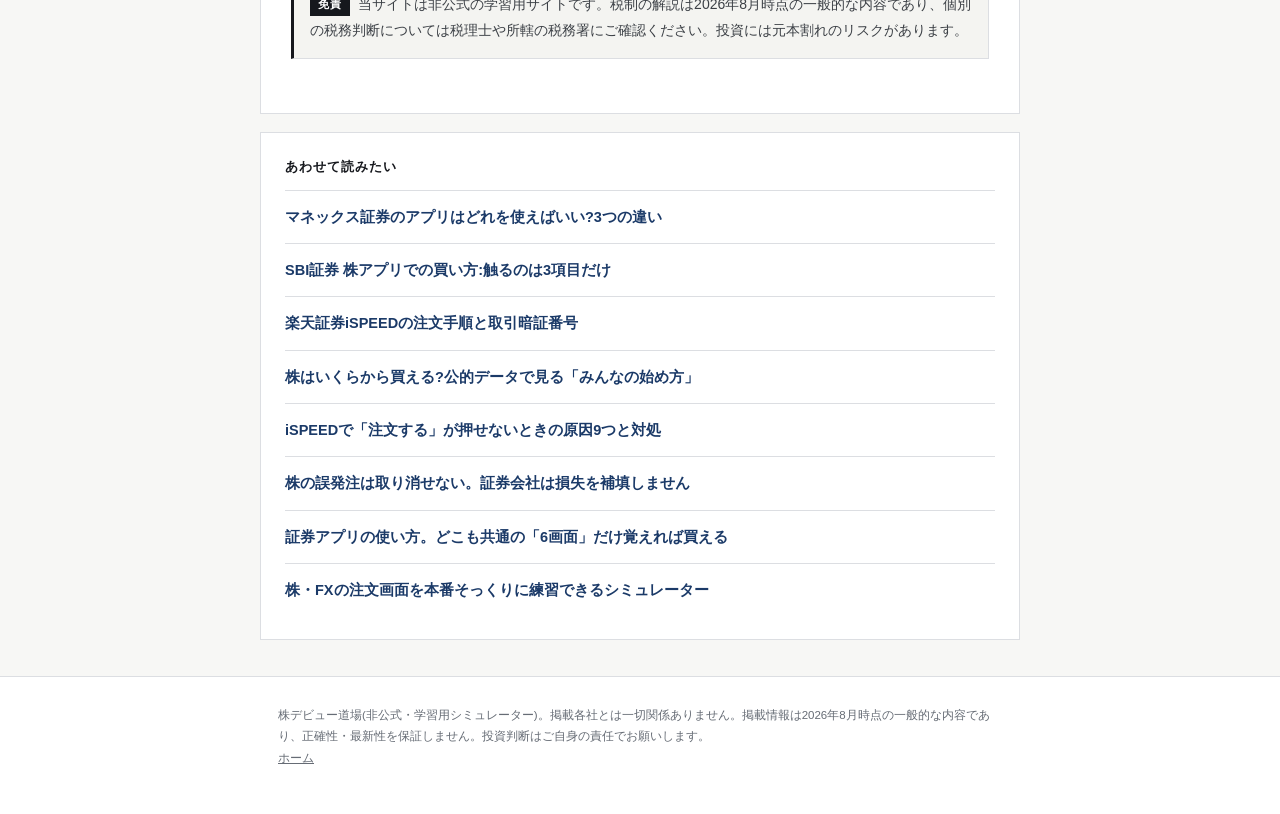
==== commit 8abb55a6: "新記事「証券アプリの使い方」(/shoken-app-tsukaikata/) SEO調査で個人サイトが3つ食い込む=勝負可能と判明した主戦場KW。 1社ごとの解説ではなく「どのアプリも同じ6画面を通" ====
--- a/azukari-kubun/index.html
+++ b/azukari-kubun/index.html
@@ -25,6 +25,11 @@
 "author":{"@type":"Organization","name":"キツネ商会"},
 "publisher":{"@type":"Organization","name":"株デビュー道場"},
 "mainEntityOfPage":"https://kabudebut.com/azukari-kubun/","inLanguage":"ja"}
+</script>
+<script type="application/ld+json">
+{"@context":"https://schema.org","@type":"BreadcrumbList","itemListElement":[
+{"@type":"ListItem","position":1,"name":"ホーム","item":"https://kabudebut.com/"},
+{"@type":"ListItem","position":2,"name":"預り区分は「特定」と「NISA」どっち?","item":"https://kabudebut.com/azukari-kubun/"}]}
 </script>
 </head>
 <body>
@@ -126,6 +131,7 @@
     <li><a href="/ikura-kara/">株はいくらから買える?公的データで見る「みんなの始め方」</a></li>
     <li><a href="/ispeed-osenai/">iSPEEDで「注文する」が押せないときの原因9つと対処</a></li>
     <li><a href="/gohachu/">株の誤発注は取り消せない。証券会社は損失を補填しません</a></li>
+    <li><a href="/shoken-app-tsukaikata/">証券アプリの使い方。どこも共通の「6画面」だけ覚えれば買える</a></li>
     <li><a href="/">株・FXの注文画面を本番そっくりに練習できるシミュレーター</a></li>
   </ul>
 </div>
